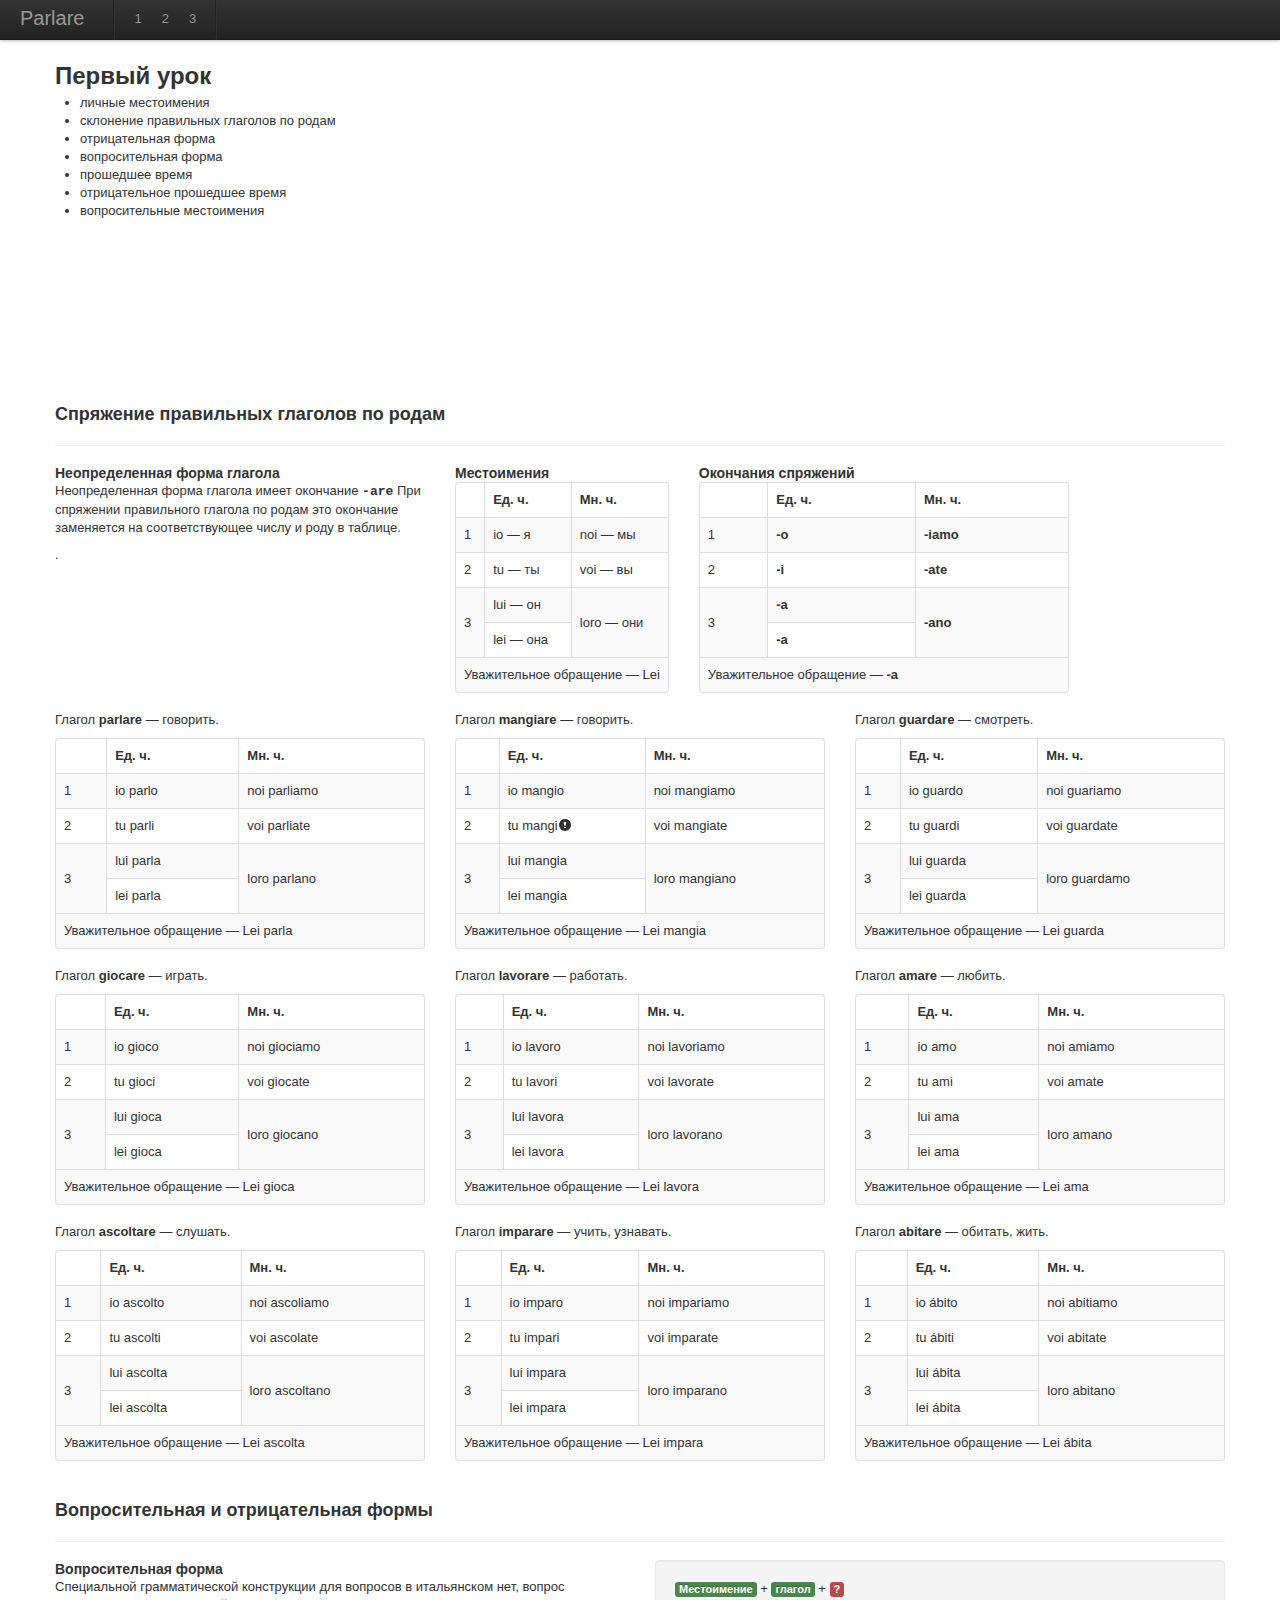
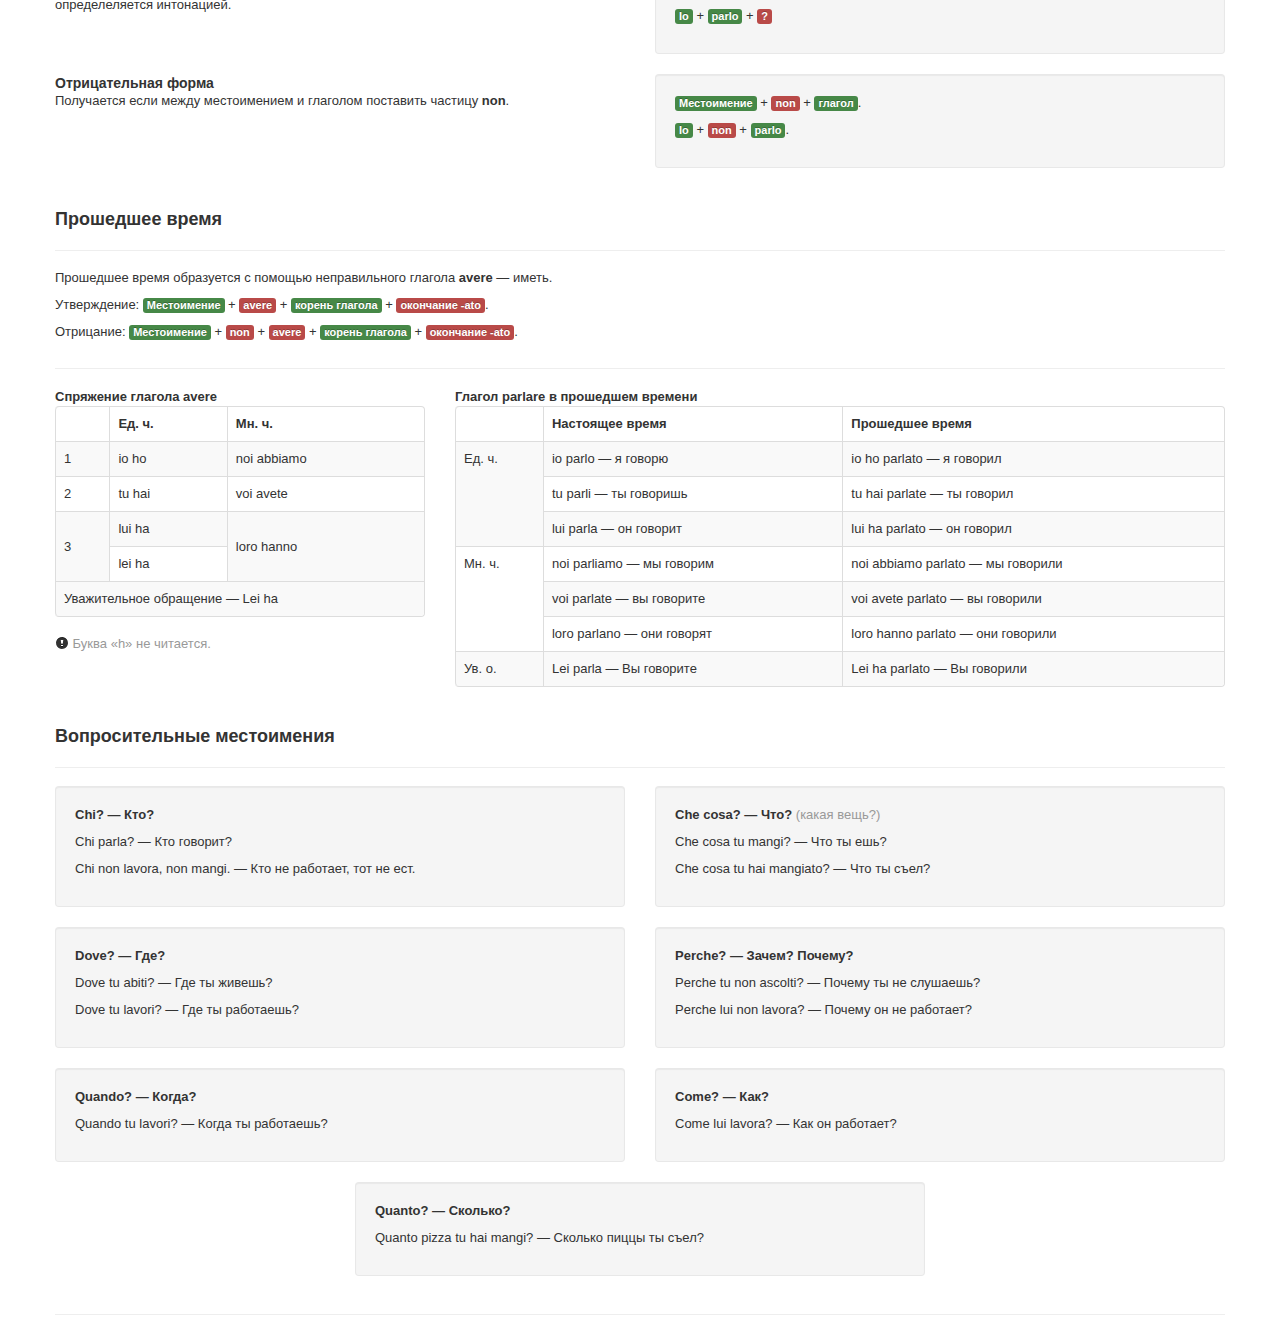
==== lezione/1.html @ 21b735db "Public test" ====
<!DOCTYPE html>
<html lang="en">
  <head>
    <meta charset="utf-8">
    <title></title>
    <meta name="description" content="">
    <meta name="author" content="">

    <!-- Le HTML5 shim, for IE6-8 support of HTML elements -->
    <!--[if lt IE 9]>
      <script src="http://html5shim.googlecode.com/svn/trunk/html5.js"></script>
    <![endif]-->

    <!-- Le styles -->
    <link href="../assets/css/bootstrap.css" rel="stylesheet">
    <link href="../assets/css/bootstrap-responsive.css" rel="stylesheet">
    <style type="text/css">

      .navbar-inner {
        border-radius: 0px;
      }

      h3 > small {
        margin-left: 10px;
      } 

    </style>

    <!-- Le fav and touch icons -->
    <link rel="shortcut icon" href="images/favicon.ico">
    <link rel="apple-touch-icon" href="images/apple-touch-icon.png">
    <link rel="apple-touch-icon" sizes="72x72" href="images/apple-touch-icon-72x72.png">
    <link rel="apple-touch-icon" sizes="114x114" href="images/apple-touch-icon-114x114.png">
  </head>

  <body>

    <div class="navbar">
      <div class="navbar-inner">
        <div class="container">
          <a class="btn btn-navbar" data-target=".nav-collapse" data-toggle="collapse">
            <span class="icon-bar"></span>
            <span class="icon-bar"></span>
            <span class="icon-bar"></span>
          </a>
          <a class="brand" href="../index.html">Parlare</a>
          <div class="container nav-collapse">
            <ul class="nav">
              
              <li class="divider-vertical"></li>
              <li><a href="1.html">1</a></li>
              <li><a href="2.html">2</a></li>
              <li><a href="3.html">3</a></li>
              <li class="divider-vertical"></li>


            </ul>
          </div><!--/.nav-collapse -->
        </div>
      </div>
    </div>


    <div class="container">

      <div class="row">
  
  <div class="span6">

    <h2>Первый урок</h2>

    <ul>
      <li>личные местоимения</li>
      <li>cклонение правильных глаголов по родам</li>
      <li>отрицательная форма</li>
      <li>вопросительная форма</li>
      <li>прошедшее время</li>
      <li>отрицательное прошедшее время</li>
      <li>вопросительные местоимения</li>
    </ul>

  </div>

  <div class="span6">
    <iframe width="100%" height="320" src="http://www.youtube.com/embed/rvmnq3zQIqQ?rel=0" frameborder="0" allowfullscreen>
    </iframe>
  </div>

</div>

<section id="lesson">

  <div class="page-header">
    <h3>Спряжение правильных глаголов по родам</h3>
  </div>

  <div class="row">

    <div class="span4">
      <h4>Неопределенная форма глагола</h4>

      <p>Неопределенная форма глагола имеет
      окончание <b><tt>-are</tt></b> При спряжении правильного глагола
      по родам это окончание заменяется на соответствующее числу и
      роду в таблице.</p>.

    </div>

    <div class="span 4">
      <h4>Местоимения</h4>
      <table class="table table-bordered table-striped">
  <thead>
    <tr>
      <th></th>
      <th>Ед. ч.</th>
      <th>Мн. ч.</th>
    </tr>
  </thead>
  <tbody>
    <tr>
      <td>1</td>
      <td>io — я</td>
      <td>noi — мы</td>
    </tr>
    <tr>
      <td>2</td>
      <td>tu — ты</td>
      <td>voi — вы</td>
    </tr>
    <tr>
      <td rowspan="2" style="vertical-align: middle;">3</td>
      <td>lui — он</td>
      <td rowspan="2" style="vertical-align: middle;">loro — они</td>
    </tr>
    <tr>

      <td>lei — она</td>

    </tr>
    <tr>
      <td colspan="3" style="text-align: centre;">
        Уважительное обращение — Lei
      </td>
    </tr>
  </tbody>
</table>


    </div>

    <div class="span4">
      <h4>Окончания спряжений</h4>

      <table class="table table-bordered table-striped">
  <thead>
    <tr>
      <th></th>
      <th>Ед. ч.</th>
      <th>Мн. ч.</th>
    </tr>
  </thead>
  <tbody>
    <tr>
      <td>1</td>
      <td><b>-o</b></td>
      <td><b>-iamo</b></td>
    </tr>
    <tr>
      <td>2</td>
      <td><b>-i</b></td>
      <td><b>-ate</b></td>
    </tr>
    <tr>
      <td rowspan="2" style="vertical-align: middle;">3</td>
      <td><b>-a</b></td>
      <td rowspan="2" style="vertical-align: middle;"><b>-ano</b></td>
    </tr>
    <tr>

      <td><b>-a</b></td>

    </tr>
    <tr>
      <td colspan="3" style="text-align: centre;">
        Уважительное обращение — <b>-a</b>
      </td>
    </tr>
  </tbody>
</table>



    </div>

  </div>

  <div class="row">

    <div class="span4">
      <p>Глагол <b>parlare</b> — говорить.</p>
      <table class="table table-bordered table-striped">
  <thead>
    <tr>
      <th></th>
      <th>Ед. ч.</th>
      <th>Мн. ч.</th>
    </tr>
  </thead>
  <tbody>
    <tr>
      <td>1</td>
      <td>io parlo</td>
      <td>noi parliamo</td>
    </tr>
    <tr>
      <td>2</td>
      <td>tu parli</td>
      <td>voi parliate</td>
    </tr>
    <tr>
      <td rowspan="2" style="vertical-align: middle;">3</td>
      <td>lui parla</td>
      <td rowspan="2" style="vertical-align: middle;">loro parlano</td>
    </tr>
    <tr>
      
      <td>lei parla</td>
    </tr>
    <tr>
      <td colspan="3" style="text-align: centre;">
        Уважительное обращение — Lei parla
      </td>
    </tr>
  </tbody>
</table>


    </div>
  
    <div class="span4">
      <p>Глагол <b>mangiare</b> — говорить.</p>
      <table class="table table-bordered table-striped">
  <thead>
    <tr>
      <th></th>
      <th>Ед. ч.</th>
      <th>Мн. ч.</th>
    </tr>
  </thead>
  <tbody>
    <tr>
      <td>1</td>
      <td>io mangio</td>
      <td>noi mangiamo</td>
    </tr>
    <tr>
      <td>2</td>
      <td>tu mangi<i class="icon-exclamation-sign"></i></td>
      <td>voi mangiate</td>
    </tr>
    <tr>
      <td rowspan="2" style="vertical-align: middle;">3</td>
      <td>lui mangia</td>
      <td rowspan="2" style="vertical-align: middle;">loro mangiano</td>
    </tr>
    <tr>
      
      <td>lei mangia</td>
    </tr>
    <tr>
      <td colspan="3" style="text-align: centre;">
        Уважительное обращение — Lei mangia
      </td>
    </tr>
  </tbody>
</table>


    </div>

    <div class="span4">
      <p>Глагол <b>guardare</b> — смотреть.</p>
      <table class="table table-bordered table-striped">
  <thead>
    <tr>
      <th></th>
      <th>Ед. ч.</th>
      <th>Мн. ч.</th>
    </tr>
  </thead>
  <tbody>
    <tr>
      <td>1</td>
      <td>io guardo</td>
      <td>noi guariamo</td>
    </tr>
    <tr>
      <td>2</td>
      <td>tu guardi</td>
      <td>voi guardate</td>
    </tr>
    <tr>
      <td rowspan="2" style="vertical-align: middle;">3</td>
      <td>lui guarda</td>
      <td rowspan="2" style="vertical-align: middle;">loro guardamo</td>
    </tr>
    <tr>
      
      <td>lei guarda</td>
    </tr>
    <tr>
      <td colspan="3" style="text-align: centre;">
        Уважительное обращение — Lei guarda
      </td>
    </tr>
  </tbody>
</table>


    </div>

  </div>

  <div class="row">

    <div class="span4">
      <p>Глагол <b>giocare</b> — играть.</p>
      <table class="table table-bordered table-striped">
  <thead>
    <tr>
      <th></th>
      <th>Ед. ч.</th>
      <th>Мн. ч.</th>
    </tr>
  </thead>
  <tbody>
    <tr>
      <td>1</td>
      <td>io gioco</td>
      <td>noi giociamo</td>
    </tr>
    <tr>
      <td>2</td>
      <td>tu gioci</td>
      <td>voi giocate</td>
    </tr>
    <tr>
      <td rowspan="2" style="vertical-align: middle;">3</td>
      <td>lui gioca</td>
      <td rowspan="2" style="vertical-align: middle;">loro giocano</td>
    </tr>
    <tr>
      
      <td>lei gioca</td>
    </tr>
    <tr>
      <td colspan="3" style="text-align: centre;">
        Уважительное обращение — Lei gioca
      </td>
    </tr>
  </tbody>
</table>


    </div>
      
    <div class="span4">
      <p>Глагол <b>lavorare</b> — работать.</p>
        <table class="table table-bordered table-striped">
  <thead>
    <tr>
      <th></th>
      <th>Ед. ч.</th>
      <th>Мн. ч.</th>
    </tr>
  </thead>
  <tbody>
    <tr>
      <td>1</td>
      <td>io lavoro</td>
      <td>noi lavoriamo</td>
    </tr>
    <tr>
      <td>2</td>
      <td>tu lavori</td>
      <td>voi lavorate</td>
    </tr>
    <tr>
      <td rowspan="2" style="vertical-align: middle;">3</td>
      <td>lui lavora</td>
      <td rowspan="2" style="vertical-align: middle;">loro lavorano</td>
    </tr>
    <tr>
      
      <td>lei lavora</td>
    </tr>
    <tr>
      <td colspan="3" style="text-align: centre;">
        Уважительное обращение — Lei lavora
      </td>
    </tr>
  </tbody>
</table>


    </div>

    <div class="span4">
        <p>Глагол <b>amare</b> — любить.</p>
        <table class="table table-bordered table-striped">
  <thead>
    <tr>
      <th></th>
      <th>Ед. ч.</th>
      <th>Мн. ч.</th>
    </tr>
  </thead>
  <tbody>
    <tr>
      <td>1</td>
      <td>io amo</td>
      <td>noi amiamo</td>
    </tr>
    <tr>
      <td>2</td>
      <td>tu ami</td>
      <td>voi amate</td>
    </tr>
    <tr>
      <td rowspan="2" style="vertical-align: middle;">3</td>
      <td>lui ama</td>
      <td rowspan="2" style="vertical-align: middle;">loro amano</td>
    </tr>
    <tr>
      
      <td>lei ama</td>
    </tr>
    <tr>
      <td colspan="3" style="text-align: centre;">
        Уважительное обращение — Lei ama
      </td>
    </tr>
  </tbody>
</table>


    </div>

  </div>
  
  <div class="row">

      <div class="span4">
        <p>Глагол <b>ascoltare</b> — слушать.</p>
        <table class="table table-bordered table-striped">
  <thead>
    <tr>
      <th></th>
      <th>Ед. ч.</th>
      <th>Мн. ч.</th>
    </tr>
  </thead>
  <tbody>
    <tr>
      <td>1</td>
      <td>io ascolto</td>
      <td>noi ascoliamo</td>
    </tr>
    <tr>
      <td>2</td>
      <td>tu ascolti</td>
      <td>voi ascolate</td>
    </tr>
    <tr>
      <td rowspan="2" style="vertical-align: middle;">3</td>
      <td>lui ascolta</td>
      <td rowspan="2" style="vertical-align: middle;">loro ascoltano</td>
    </tr>
    <tr>
      
      <td>lei ascolta</td>
    </tr>
    <tr>
      <td colspan="3" style="text-align: centre;">
        Уважительное обращение — Lei ascolta
      </td>
    </tr>
  </tbody>
</table>


      </div>

    <div class="span4">
      <p>Глагол <b>imparare</b> — учить, узнавать.</p>
      <table class="table table-bordered table-striped">
  <thead>
    <tr>
      <th></th>
      <th>Ед. ч.</th>
      <th>Мн. ч.</th>
    </tr>
  </thead>
  <tbody>
    <tr>
      <td>1</td>
      <td>io imparo</td>
      <td>noi impariamo</td>
    </tr>
    <tr>
      <td>2</td>
      <td>tu impari</td>
      <td>voi imparate</td>
    </tr>
    <tr>
      <td rowspan="2" style="vertical-align: middle;">3</td>
      <td>lui impara</td>
      <td rowspan="2" style="vertical-align: middle;">loro imparano</td>
    </tr>
    <tr>
      
      <td>lei impara</td>
    </tr>
    <tr>
      <td colspan="3" style="text-align: centre;">
        Уважительное обращение — Lei impara
      </td>
    </tr>
  </tbody>
</table>


    </div>

    <div class="span4">
      <p>Глагол <b>abitare</b> — обитать, жить.</p>
      <table class="table table-bordered table-striped">
  <thead>
    <tr>
      <th></th>
      <th>Ед. ч.</th>
      <th>Мн. ч.</th>
    </tr>
  </thead>
  <tbody>
    <tr>
      <td>1</td>
      <td>io ábito</td>
      <td>noi abitiamo</td>
    </tr>
    <tr>
      <td>2</td>
      <td>tu ábiti</td>
      <td>voi abitate</td>
    </tr>
    <tr>
      <td rowspan="2" style="vertical-align: middle;">3</td>
      <td>lui ábita</td>
      <td rowspan="2" style="vertical-align: middle;">loro abitano</td>
    </tr>
    <tr>
      
      <td>lei ábita</td>
    </tr>
    <tr>
      <td colspan="3" style="text-align: centre;">
        Уважительное обращение — Lei ábita
      </td>
    </tr>
  </tbody>
</table>


    </div>

  </div>

</section>

<section id="lesson">

  <div class="page-header">
    <h3>Вопросительная и отрицательная формы</h3>
  </div>

  <div class="row">

    <div class="span6">
      <h4>Вопросительная форма</h4>
      <p>Специальной грамматической конструкции для вопросов в
        итальянском нет, вопрос определеляется интонацией.</p>
    </div>

    <div class="span6">
      <div class="well">
        <p>
          <span class="label label-success">Местоимение</span> + 
          <span class="label label-success">глагол</span> +
          <span class="label label-important">?</span>
        </p>
        <p>
          <span class="label label-success">Io</span> + 
          <span class="label label-success">parlo</span> +
          <span class="label label-important">?</span>
        </p>
      </div>
    </div>

  </div>

  <div class="row">
    
    <div class="span6">
      <h4>Отрицательная форма</h4>
      <p>Получается если между местоимением и глаголом поставить частицу <b>non</b>.</p>
    </div>

    <div class="span6">
      <div class="well">
        <p>
          <span class="label label-success">Местоимение</span> + 
          <span class="label label-important">non</span> +
          <span class="label label-success">глагол</span>.
        </p>
        <p>
          <span class="label label-success">Io</span> + 
          <span class="label label-important">non</span> +
          <span class="label label-success">parlo</span>.
        </p>
      </div>
    </div>

  </div>

</section

<section id="lesson">

  <div class="page-header">
    <h3>Прошедшее время</h3>
  </div>

  <div class="row">
    
    <div class="span12">
      <p>Прошедшее время образуется с помощью неправильного глагола <b>avere</b> — иметь. </p>

      <p> Утверждение:
        <span class="label label-success">Местоимение</span> + 
        <span class="label label-important">avere</span> +
        <span class="label label-success">корень глагола</span> +
        <span class="label label-important">окончание -ato</span>.
      </p>

      <p> Отрицание:
        <span class="label label-success">Местоимение</span> + 
        <span class="label label-important">non</span> +
        <span class="label label-important">avere</span> +
        <span class="label label-success">корень глагола</span> +
        <span class="label label-important">окончание -ato</span>.
      </p>

    </div>

  </div>

  <hr />

  <div class="row">
    
    <div class="span4">
      <b>Спряжение глагола avere</b>
      <table class="table table-bordered table-striped">
  <thead>
    <tr>
      <th></th>
      <th>Ед. ч.</th>
      <th>Мн. ч.</th>
    </tr>
  </thead>
  <tbody>
    <tr>
      <td>1</td>
      <td>io ho</td>
      <td>noi abbiamo</td>
    </tr>
    <tr>
      <td>2</td>
      <td>tu hai</td>
      <td>voi avete</td>
    </tr>
    <tr>
      <td rowspan="2" style="vertical-align: middle;">3</td>
      <td>lui ha</td>
      <td rowspan="2" style="vertical-align: middle;">loro hanno</td>
    </tr>
    <tr>
      
      <td>lei ha</td>
    </tr>
    <tr>
      <td colspan="3" style="text-align: centre;">
        Уважительное обращение — Lei ha
      </td>
    </tr>
  </tbody>
</table>



      <p class="muted"><i class="icon-exclamation-sign"></i> Буква «h» не читается.</p>

    </div>

    <div class="span8">
      <b>Глагол parlare в прошедшем времени</b>
      <table class="table table-bordered table-striped">
        <thead>
          <th></th>
          <th>Настоящее время</th>
          <th>Прошедшее время</th>
        </thead>
        <tbody>
          <tr>
            <td rowspan="3" class="vertical-text">Ед. ч.</td>
            <td>io parlo — я говорю</td>
            <td>io ho parlato — я говорил</td>
          </tr>
          <tr>
            <td>tu parli — ты говоришь</td>
            <td>tu hai parlate — ты говорил</td>
          </tr>
          <tr>
            <td>lui parla — он говорит</td>
            <td>lui ha parlato — он говорил</td>
          </tr>
          <tr>
            <td rowspan="3">Мн. ч.</td>
            <td>noi parliamo — мы говорим</td>
            <td>noi abbiamo parlato — мы говорили</td>
          </tr>
          <tr>
            <td>voi parlate — вы говорите</td>
            <td>voi avete parlato — вы говорили</td>
          </tr>
          <tr>
            <td>loro parlano — они говорят</td>
            <td>loro hanno parlato — они говорили</td>
          </tr>
          <tr>
            <td>Ув. о.</td>
            <td>Lei parla — Вы говорите</td>
            <td>Lei ha parlato — Вы говорили </td>
          </tr>
        </tbody>
      </table>

    </div>

  </div>

</section>

<section id="lesson">

  <div class="page-header">
    <h3>Вопросительные местоимения</h3>
  </div>

  <div class="row">
    
    <div class="span6">
      <div class="well">
        <p><b>Chi? — Кто?</b></p>
        <p>Chi parla? — Кто говорит?</p>
        <p>Chi non lavora, non mangi. — Кто не работает, тот не ест.</p>
      </div>
    </div>

    <div class="span6">
      <div class="well">
        <p><b>Che cosa? — Что?</b> <span class="muted">(какая вещь?)</span></p>
        <p>Che cosa tu mangi? — Что ты ешь?</p>
        <p>Che cosa tu hai mangiato? — Что ты съел?</p>
      </div>
    </div>

  </div>

  <div class="row">
    
    <div class="span6">
      <div class="well">
        <p><b>Dove? — Где?</b></p>
        <p>Dove tu abiti? — Где ты живешь?</p>
        <p>Dove tu lavori? — Где ты работаешь?</p>
      </div>
    </div>


    <div class="span6">
      <div class="well">
        <p><b>Perche? — Зачем? Почему?</b></p>
        <p>Perche tu non ascolti? — Почему ты не слушаешь?</p>
        <p>Perche lui non lavora? — Почему он не работает?</p>
      </div>
    </div>


  </div>

  <div class="row">

    <div class="span6">
      <div class="well">
        <p><b>Quando? — Когда?</b></p>
        <p>Quando tu lavori? — Когда ты работаешь?</p>
      </div>
    </div>
    
    <div class="span6">
      <div class="well">
        <p><b>Come? — Как?</b></p>
        <p>Come lui lavora? — Как он работает?</p>
        <p></p>
      </div>
    </div>

  </div>

  <div class="row">
    
    <div class="span6 offset3">
      <div class="well">
        <p><b>Quanto? — Сколько?</b></p>
        <p>Quanto pizza tu hai mangi? — Сколько пиццы ты съел?</p>
        <p></p>
      </div>
    </div>

  </div>


</section>


      <footer>
        <hr />

    <!--    <p class="muted">Спасибо создателям nanoc, bootstrap и github.pages за отличные инструменты.</p> -->

      </footer>

    </div> <!-- /container -->

  </body>
</html>
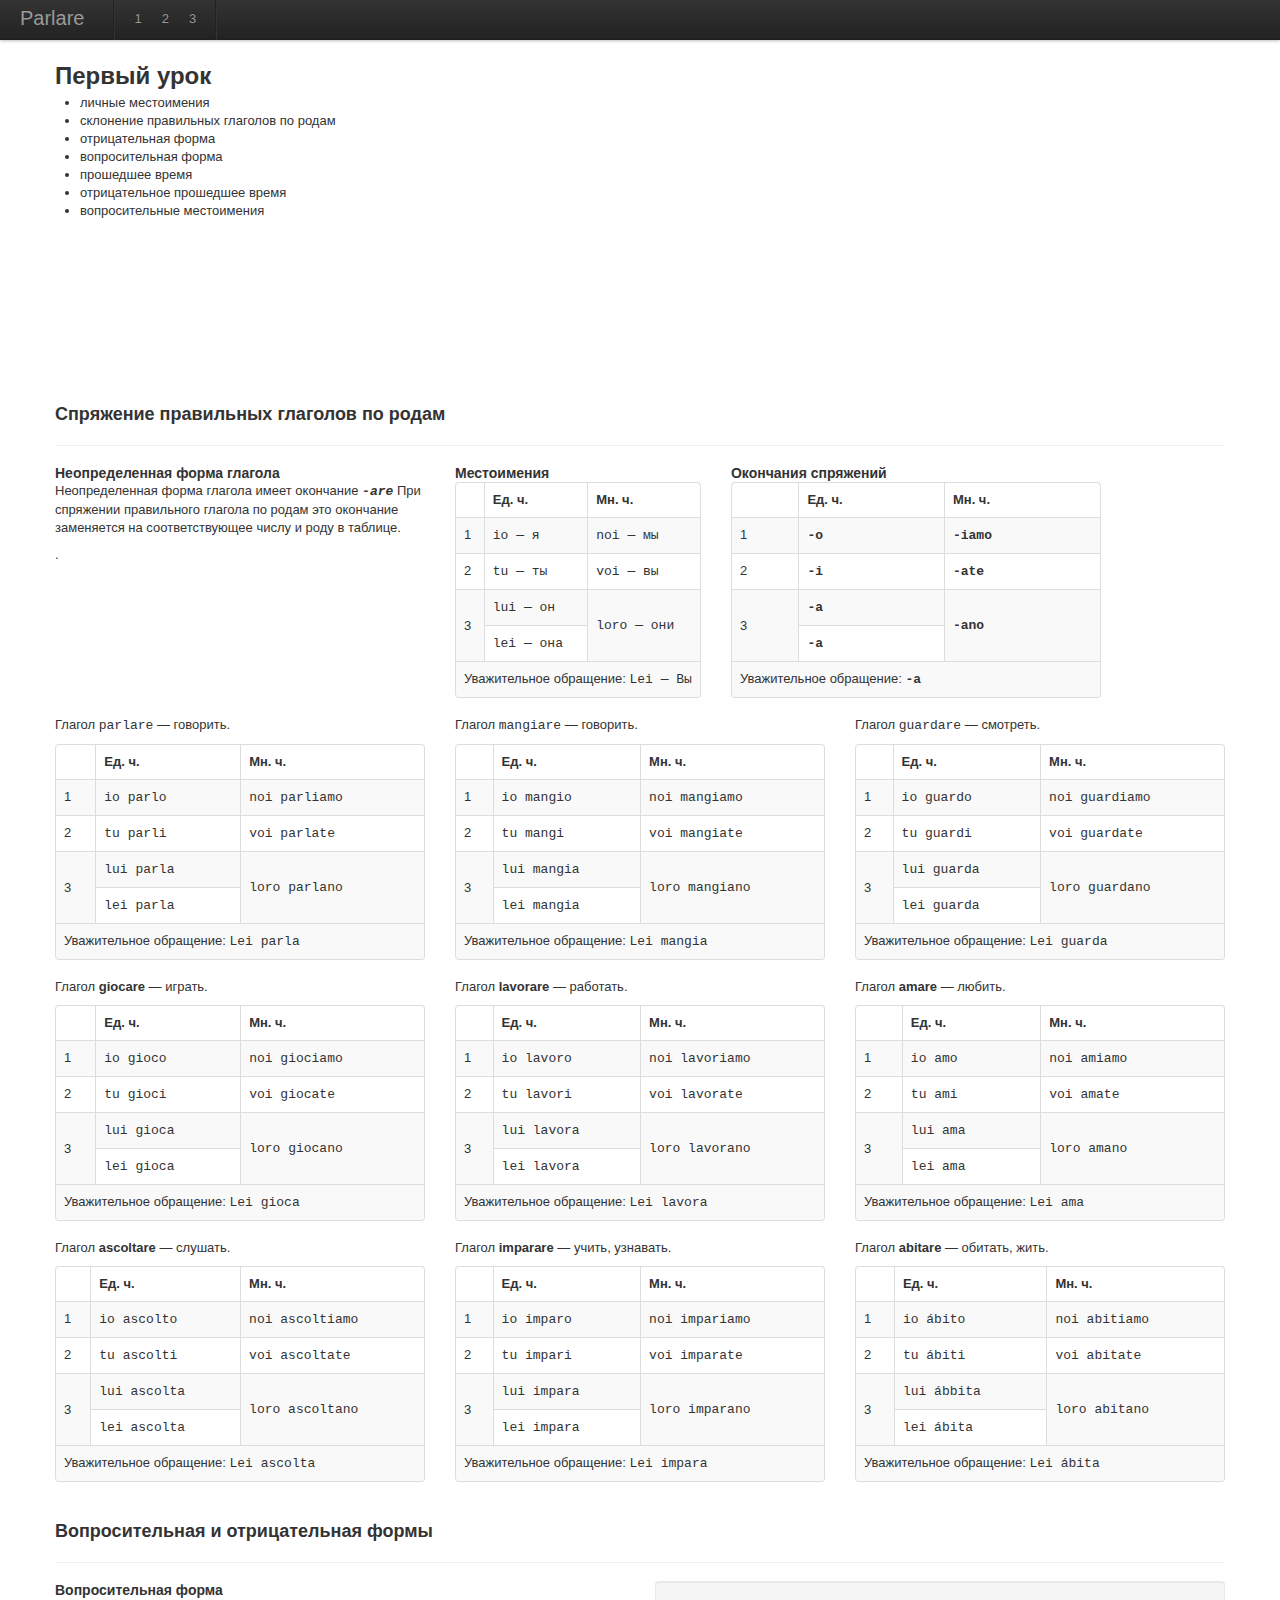
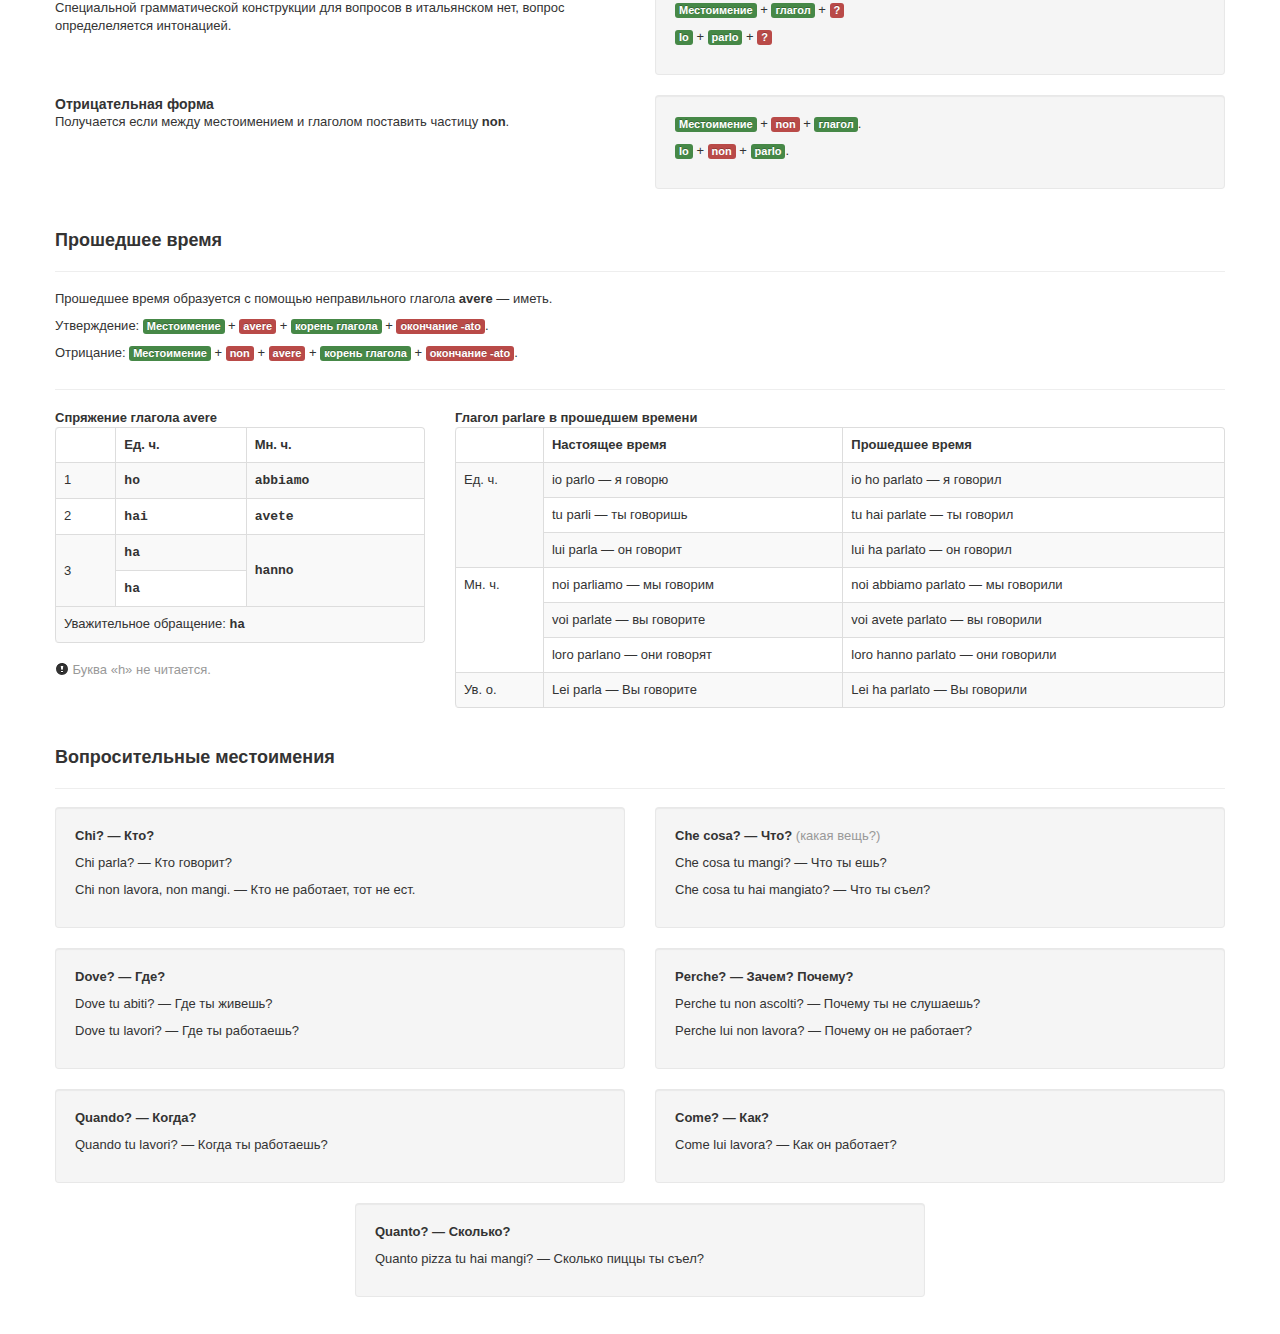
==== commit 4db13d61: "Test update" ====
--- a/lezione/1.html
+++ b/lezione/1.html
@@ -23,6 +23,16 @@
       h3 > small {
         margin-left: 10px;
       } 
+      
+      .italian {
+        font-family: monospace; 
+        font-style: normal;
+      }
+
+      .ending {
+        font-family: monospace; 
+        font-weight: bold;
+      }
 
     </style>
 
@@ -81,11 +91,15 @@
 
   </div>
 
+
+
   <div class="span6">
     <iframe width="100%" height="320" src="http://www.youtube.com/embed/rvmnq3zQIqQ?rel=0" frameborder="0" allowfullscreen>
     </iframe>
   </div>
 
+
+
 </div>
 
 <section id="lesson">
@@ -100,46 +114,49 @@
       <h4>Неопределенная форма глагола</h4>
 
       <p>Неопределенная форма глагола имеет
-      окончание <b><tt>-are</tt></b> При спряжении правильного глагола
-      по родам это окончание заменяется на соответствующее числу и
-      роду в таблице.</p>.
+      окончание <i class="ending">-are</i> При спряжении правильного
+      глагола по родам это окончание заменяется на соответствующее
+      числу и роду в таблице.</p>.
 
     </div>
 
     <div class="span 4">
       <h4>Местоимения</h4>
-      <table class="table table-bordered table-striped">
-  <thead>
-    <tr>
-      <th></th>
-      <th>Ед. ч.</th>
-      <th>Мн. ч.</th>
-    </tr>
-  </thead>
-  <tbody>
-    <tr>
-      <td>1</td>
-      <td>io — я</td>
-      <td>noi — мы</td>
-    </tr>
-    <tr>
-      <td>2</td>
-      <td>tu — ты</td>
-      <td>voi — вы</td>
-    </tr>
-    <tr>
-      <td rowspan="2" style="vertical-align: middle;">3</td>
-      <td>lui — он</td>
-      <td rowspan="2" style="vertical-align: middle;">loro — они</td>
-    </tr>
-    <tr>
-
-      <td>lei — она</td>
-
-    </tr>
-    <tr>
-      <td colspan="3" style="text-align: centre;">
-        Уважительное обращение — Lei
+      
+
+<table class="table table-bordered table-striped">
+  <thead>
+    <tr>
+      <th></th>
+      <th>Ед. ч.</th>
+      <th>Мн. ч.</th>
+    </tr>
+  </thead>
+  <tbody>
+    <tr>
+      <td>1</td>
+      <td><i class='italian'>io  — я</i class='italian'></td>
+
+      <td><i class='italian'>noi  — мы</i class='italian'></td>
+    </tr>
+    <tr>
+      <td>2</td>
+      <td><i class='italian'>tu  — ты</i class='italian'></td>
+      <td><i class='italian'>voi  — вы</i class='italian'></td>
+    </tr>
+    <tr>
+      <td rowspan="2" style="vertical-align: middle;">3</td>
+      <td><i class='italian'>lui  — он</i class='italian'></td>
+      <td rowspan="2" style="vertical-align: middle;">
+        <i class='italian'>loro  — они</i class='italian'>
+      </td>
+    </tr>
+    <tr>
+      <td><i class='italian'>lei  — она</i class='italian'></td>
+    </tr>
+    <tr>
+      <td colspan="3" style="text-align: centre;">
+        Уважительное обращение: <i class='italian'>Lei  — Вы</i class='italian'>
       </td>
     </tr>
   </tbody>
@@ -151,84 +168,91 @@
     <div class="span4">
       <h4>Окончания спряжений</h4>
 
-      <table class="table table-bordered table-striped">
-  <thead>
-    <tr>
-      <th></th>
-      <th>Ед. ч.</th>
-      <th>Мн. ч.</th>
-    </tr>
-  </thead>
-  <tbody>
-    <tr>
-      <td>1</td>
-      <td><b>-o</b></td>
-      <td><b>-iamo</b></td>
-    </tr>
-    <tr>
-      <td>2</td>
-      <td><b>-i</b></td>
-      <td><b>-ate</b></td>
-    </tr>
-    <tr>
-      <td rowspan="2" style="vertical-align: middle;">3</td>
-      <td><b>-a</b></td>
-      <td rowspan="2" style="vertical-align: middle;"><b>-ano</b></td>
-    </tr>
-    <tr>
-
-      <td><b>-a</b></td>
-
-    </tr>
-    <tr>
-      <td colspan="3" style="text-align: centre;">
-        Уважительное обращение — <b>-a</b>
-      </td>
-    </tr>
-  </tbody>
-</table>
-
-
-
-    </div>
-
-  </div>
-
-  <div class="row">
-
-    <div class="span4">
-      <p>Глагол <b>parlare</b> — говорить.</p>
-      <table class="table table-bordered table-striped">
-  <thead>
-    <tr>
-      <th></th>
-      <th>Ед. ч.</th>
-      <th>Мн. ч.</th>
-    </tr>
-  </thead>
-  <tbody>
-    <tr>
-      <td>1</td>
-      <td>io parlo</td>
-      <td>noi parliamo</td>
-    </tr>
-    <tr>
-      <td>2</td>
-      <td>tu parli</td>
-      <td>voi parliate</td>
-    </tr>
-    <tr>
-      <td rowspan="2" style="vertical-align: middle;">3</td>
-      <td>lui parla</td>
-      <td rowspan="2" style="vertical-align: middle;">loro parlano</td>
-    </tr>
-    <tr>
-      
-      <td>lei parla</td>
-    </tr>
-    <tr>
-      <td colspan="3" style="text-align: centre;">
-        Уважительное обращение — Lei parla
+      
+
+<table class="table table-bordered table-striped">
+  <thead>
+    <tr>
+      <th></th>
+      <th>Ед. ч.</th>
+      <th>Мн. ч.</th>
+    </tr>
+  </thead>
+  <tbody>
+    <tr>
+      <td>1</td>
+      <td><i class='italian'><b>-o</b></i class='italian'></td>
+
+      <td><i class='italian'><b>-iamo</b></i class='italian'></td>
+    </tr>
+    <tr>
+      <td>2</td>
+      <td><i class='italian'><b>-i</b></i class='italian'></td>
+      <td><i class='italian'><b>-ate</b></i class='italian'></td>
+    </tr>
+    <tr>
+      <td rowspan="2" style="vertical-align: middle;">3</td>
+      <td><i class='italian'><b>-a</b></i class='italian'></td>
+      <td rowspan="2" style="vertical-align: middle;">
+        <i class='italian'><b>-ano</b></i class='italian'>
+      </td>
+    </tr>
+    <tr>
+      <td><i class='italian'><b>-a</b></i class='italian'></td>
+    </tr>
+    <tr>
+      <td colspan="3" style="text-align: centre;">
+        Уважительное обращение: <i class='italian'><b>-a</b></i class='italian'>
+      </td>
+    </tr>
+  </tbody>
+</table>
+
+
+
+    </div>
+
+  </div>
+
+  <div class="row">
+
+    <div class="span4">
+      <p>Глагол <i class="italian">parlare</i> — говорить.</p>
+      
+
+<table class="table table-bordered table-striped">
+  <thead>
+    <tr>
+      <th></th>
+      <th>Ед. ч.</th>
+      <th>Мн. ч.</th>
+    </tr>
+  </thead>
+  <tbody>
+    <tr>
+      <td>1</td>
+      <td><i class='italian'>io parlo</i class='italian'></td>
+
+      <td><i class='italian'>noi parliamo</i class='italian'></td>
+    </tr>
+    <tr>
+      <td>2</td>
+      <td><i class='italian'>tu parli</i class='italian'></td>
+      <td><i class='italian'>voi parlate</i class='italian'></td>
+    </tr>
+    <tr>
+      <td rowspan="2" style="vertical-align: middle;">3</td>
+      <td><i class='italian'>lui parla</i class='italian'></td>
+      <td rowspan="2" style="vertical-align: middle;">
+        <i class='italian'>loro parlano</i class='italian'>
+      </td>
+    </tr>
+    <tr>
+      <td><i class='italian'>lei parla</i class='italian'></td>
+    </tr>
+    <tr>
+      <td colspan="3" style="text-align: centre;">
+        Уважительное обращение: <i class='italian'>Lei parla</i class='italian'>
       </td>
     </tr>
   </tbody>
@@ -238,79 +262,87 @@
     </div>
   
     <div class="span4">
-      <p>Глагол <b>mangiare</b> — говорить.</p>
-      <table class="table table-bordered table-striped">
-  <thead>
-    <tr>
-      <th></th>
-      <th>Ед. ч.</th>
-      <th>Мн. ч.</th>
-    </tr>
-  </thead>
-  <tbody>
-    <tr>
-      <td>1</td>
-      <td>io mangio</td>
-      <td>noi mangiamo</td>
-    </tr>
-    <tr>
-      <td>2</td>
-      <td>tu mangi<i class="icon-exclamation-sign"></i></td>
-      <td>voi mangiate</td>
-    </tr>
-    <tr>
-      <td rowspan="2" style="vertical-align: middle;">3</td>
-      <td>lui mangia</td>
-      <td rowspan="2" style="vertical-align: middle;">loro mangiano</td>
-    </tr>
-    <tr>
-      
-      <td>lei mangia</td>
-    </tr>
-    <tr>
-      <td colspan="3" style="text-align: centre;">
-        Уважительное обращение — Lei mangia
-      </td>
-    </tr>
-  </tbody>
-</table>
-
-
-    </div>
-
-    <div class="span4">
-      <p>Глагол <b>guardare</b> — смотреть.</p>
-      <table class="table table-bordered table-striped">
-  <thead>
-    <tr>
-      <th></th>
-      <th>Ед. ч.</th>
-      <th>Мн. ч.</th>
-    </tr>
-  </thead>
-  <tbody>
-    <tr>
-      <td>1</td>
-      <td>io guardo</td>
-      <td>noi guariamo</td>
-    </tr>
-    <tr>
-      <td>2</td>
-      <td>tu guardi</td>
-      <td>voi guardate</td>
-    </tr>
-    <tr>
-      <td rowspan="2" style="vertical-align: middle;">3</td>
-      <td>lui guarda</td>
-      <td rowspan="2" style="vertical-align: middle;">loro guardamo</td>
-    </tr>
-    <tr>
-      
-      <td>lei guarda</td>
-    </tr>
-    <tr>
-      <td colspan="3" style="text-align: centre;">
-        Уважительное обращение — Lei guarda
+      <p>Глагол <i class="italian">mangiare</i> — говорить.</p>
+      
+
+<table class="table table-bordered table-striped">
+  <thead>
+    <tr>
+      <th></th>
+      <th>Ед. ч.</th>
+      <th>Мн. ч.</th>
+    </tr>
+  </thead>
+  <tbody>
+    <tr>
+      <td>1</td>
+      <td><i class='italian'>io mangio</i class='italian'></td>
+
+      <td><i class='italian'>noi mangiamo</i class='italian'></td>
+    </tr>
+    <tr>
+      <td>2</td>
+      <td><i class='italian'>tu mangi</i class='italian'></td>
+      <td><i class='italian'>voi mangiate</i class='italian'></td>
+    </tr>
+    <tr>
+      <td rowspan="2" style="vertical-align: middle;">3</td>
+      <td><i class='italian'>lui mangia</i class='italian'></td>
+      <td rowspan="2" style="vertical-align: middle;">
+        <i class='italian'>loro mangiano</i class='italian'>
+      </td>
+    </tr>
+    <tr>
+      <td><i class='italian'>lei mangia</i class='italian'></td>
+    </tr>
+    <tr>
+      <td colspan="3" style="text-align: centre;">
+        Уважительное обращение: <i class='italian'>Lei mangia</i class='italian'>
+      </td>
+    </tr>
+  </tbody>
+</table>
+
+
+    </div>
+
+    <div class="span4">
+      <p>Глагол <i class="italian">guardare</i> — смотреть.</p>
+      
+
+<table class="table table-bordered table-striped">
+  <thead>
+    <tr>
+      <th></th>
+      <th>Ед. ч.</th>
+      <th>Мн. ч.</th>
+    </tr>
+  </thead>
+  <tbody>
+    <tr>
+      <td>1</td>
+      <td><i class='italian'>io guardo</i class='italian'></td>
+
+      <td><i class='italian'>noi guardiamo</i class='italian'></td>
+    </tr>
+    <tr>
+      <td>2</td>
+      <td><i class='italian'>tu guardi</i class='italian'></td>
+      <td><i class='italian'>voi guardate</i class='italian'></td>
+    </tr>
+    <tr>
+      <td rowspan="2" style="vertical-align: middle;">3</td>
+      <td><i class='italian'>lui guarda</i class='italian'></td>
+      <td rowspan="2" style="vertical-align: middle;">
+        <i class='italian'>loro guardano</i class='italian'>
+      </td>
+    </tr>
+    <tr>
+      <td><i class='italian'>lei guarda</i class='italian'></td>
+    </tr>
+    <tr>
+      <td colspan="3" style="text-align: centre;">
+        Уважительное обращение: <i class='italian'>Lei guarda</i class='italian'>
       </td>
     </tr>
   </tbody>
@@ -325,37 +357,41 @@
 
     <div class="span4">
       <p>Глагол <b>giocare</b> — играть.</p>
-      <table class="table table-bordered table-striped">
-  <thead>
-    <tr>
-      <th></th>
-      <th>Ед. ч.</th>
-      <th>Мн. ч.</th>
-    </tr>
-  </thead>
-  <tbody>
-    <tr>
-      <td>1</td>
-      <td>io gioco</td>
-      <td>noi giociamo</td>
-    </tr>
-    <tr>
-      <td>2</td>
-      <td>tu gioci</td>
-      <td>voi giocate</td>
-    </tr>
-    <tr>
-      <td rowspan="2" style="vertical-align: middle;">3</td>
-      <td>lui gioca</td>
-      <td rowspan="2" style="vertical-align: middle;">loro giocano</td>
-    </tr>
-    <tr>
-      
-      <td>lei gioca</td>
-    </tr>
-    <tr>
-      <td colspan="3" style="text-align: centre;">
-        Уважительное обращение — Lei gioca
+      
+
+<table class="table table-bordered table-striped">
+  <thead>
+    <tr>
+      <th></th>
+      <th>Ед. ч.</th>
+      <th>Мн. ч.</th>
+    </tr>
+  </thead>
+  <tbody>
+    <tr>
+      <td>1</td>
+      <td><i class='italian'>io gioco</i class='italian'></td>
+
+      <td><i class='italian'>noi giociamo</i class='italian'></td>
+    </tr>
+    <tr>
+      <td>2</td>
+      <td><i class='italian'>tu gioci</i class='italian'></td>
+      <td><i class='italian'>voi giocate</i class='italian'></td>
+    </tr>
+    <tr>
+      <td rowspan="2" style="vertical-align: middle;">3</td>
+      <td><i class='italian'>lui gioca</i class='italian'></td>
+      <td rowspan="2" style="vertical-align: middle;">
+        <i class='italian'>loro giocano</i class='italian'>
+      </td>
+    </tr>
+    <tr>
+      <td><i class='italian'>lei gioca</i class='italian'></td>
+    </tr>
+    <tr>
+      <td colspan="3" style="text-align: centre;">
+        Уважительное обращение: <i class='italian'>Lei gioca</i class='italian'>
       </td>
     </tr>
   </tbody>
@@ -366,37 +402,41 @@
       
     <div class="span4">
       <p>Глагол <b>lavorare</b> — работать.</p>
-        <table class="table table-bordered table-striped">
-  <thead>
-    <tr>
-      <th></th>
-      <th>Ед. ч.</th>
-      <th>Мн. ч.</th>
-    </tr>
-  </thead>
-  <tbody>
-    <tr>
-      <td>1</td>
-      <td>io lavoro</td>
-      <td>noi lavoriamo</td>
-    </tr>
-    <tr>
-      <td>2</td>
-      <td>tu lavori</td>
-      <td>voi lavorate</td>
-    </tr>
-    <tr>
-      <td rowspan="2" style="vertical-align: middle;">3</td>
-      <td>lui lavora</td>
-      <td rowspan="2" style="vertical-align: middle;">loro lavorano</td>
-    </tr>
-    <tr>
-      
-      <td>lei lavora</td>
-    </tr>
-    <tr>
-      <td colspan="3" style="text-align: centre;">
-        Уважительное обращение — Lei lavora
+      
+
+<table class="table table-bordered table-striped">
+  <thead>
+    <tr>
+      <th></th>
+      <th>Ед. ч.</th>
+      <th>Мн. ч.</th>
+    </tr>
+  </thead>
+  <tbody>
+    <tr>
+      <td>1</td>
+      <td><i class='italian'>io lavoro</i class='italian'></td>
+
+      <td><i class='italian'>noi lavoriamo</i class='italian'></td>
+    </tr>
+    <tr>
+      <td>2</td>
+      <td><i class='italian'>tu lavori</i class='italian'></td>
+      <td><i class='italian'>voi lavorate</i class='italian'></td>
+    </tr>
+    <tr>
+      <td rowspan="2" style="vertical-align: middle;">3</td>
+      <td><i class='italian'>lui lavora</i class='italian'></td>
+      <td rowspan="2" style="vertical-align: middle;">
+        <i class='italian'>loro lavorano</i class='italian'>
+      </td>
+    </tr>
+    <tr>
+      <td><i class='italian'>lei lavora</i class='italian'></td>
+    </tr>
+    <tr>
+      <td colspan="3" style="text-align: centre;">
+        Уважительное обращение: <i class='italian'>Lei lavora</i class='italian'>
       </td>
     </tr>
   </tbody>
@@ -407,37 +447,41 @@
 
     <div class="span4">
         <p>Глагол <b>amare</b> — любить.</p>
-        <table class="table table-bordered table-striped">
-  <thead>
-    <tr>
-      <th></th>
-      <th>Ед. ч.</th>
-      <th>Мн. ч.</th>
-    </tr>
-  </thead>
-  <tbody>
-    <tr>
-      <td>1</td>
-      <td>io amo</td>
-      <td>noi amiamo</td>
-    </tr>
-    <tr>
-      <td>2</td>
-      <td>tu ami</td>
-      <td>voi amate</td>
-    </tr>
-    <tr>
-      <td rowspan="2" style="vertical-align: middle;">3</td>
-      <td>lui ama</td>
-      <td rowspan="2" style="vertical-align: middle;">loro amano</td>
-    </tr>
-    <tr>
-      
-      <td>lei ama</td>
-    </tr>
-    <tr>
-      <td colspan="3" style="text-align: centre;">
-        Уважительное обращение — Lei ama
+        
+
+<table class="table table-bordered table-striped">
+  <thead>
+    <tr>
+      <th></th>
+      <th>Ед. ч.</th>
+      <th>Мн. ч.</th>
+    </tr>
+  </thead>
+  <tbody>
+    <tr>
+      <td>1</td>
+      <td><i class='italian'>io amo</i class='italian'></td>
+
+      <td><i class='italian'>noi amiamo</i class='italian'></td>
+    </tr>
+    <tr>
+      <td>2</td>
+      <td><i class='italian'>tu ami</i class='italian'></td>
+      <td><i class='italian'>voi amate</i class='italian'></td>
+    </tr>
+    <tr>
+      <td rowspan="2" style="vertical-align: middle;">3</td>
+      <td><i class='italian'>lui ama</i class='italian'></td>
+      <td rowspan="2" style="vertical-align: middle;">
+        <i class='italian'>loro amano</i class='italian'>
+      </td>
+    </tr>
+    <tr>
+      <td><i class='italian'>lei ama</i class='italian'></td>
+    </tr>
+    <tr>
+      <td colspan="3" style="text-align: centre;">
+        Уважительное обращение: <i class='italian'>Lei ama</i class='italian'>
       </td>
     </tr>
   </tbody>
@@ -452,37 +496,41 @@
 
       <div class="span4">
         <p>Глагол <b>ascoltare</b> — слушать.</p>
-        <table class="table table-bordered table-striped">
-  <thead>
-    <tr>
-      <th></th>
-      <th>Ед. ч.</th>
-      <th>Мн. ч.</th>
-    </tr>
-  </thead>
-  <tbody>
-    <tr>
-      <td>1</td>
-      <td>io ascolto</td>
-      <td>noi ascoliamo</td>
-    </tr>
-    <tr>
-      <td>2</td>
-      <td>tu ascolti</td>
-      <td>voi ascolate</td>
-    </tr>
-    <tr>
-      <td rowspan="2" style="vertical-align: middle;">3</td>
-      <td>lui ascolta</td>
-      <td rowspan="2" style="vertical-align: middle;">loro ascoltano</td>
-    </tr>
-    <tr>
-      
-      <td>lei ascolta</td>
-    </tr>
-    <tr>
-      <td colspan="3" style="text-align: centre;">
-        Уважительное обращение — Lei ascolta
+        
+
+<table class="table table-bordered table-striped">
+  <thead>
+    <tr>
+      <th></th>
+      <th>Ед. ч.</th>
+      <th>Мн. ч.</th>
+    </tr>
+  </thead>
+  <tbody>
+    <tr>
+      <td>1</td>
+      <td><i class='italian'>io ascolto</i class='italian'></td>
+
+      <td><i class='italian'>noi ascoltiamo</i class='italian'></td>
+    </tr>
+    <tr>
+      <td>2</td>
+      <td><i class='italian'>tu ascolti</i class='italian'></td>
+      <td><i class='italian'>voi ascoltate</i class='italian'></td>
+    </tr>
+    <tr>
+      <td rowspan="2" style="vertical-align: middle;">3</td>
+      <td><i class='italian'>lui ascolta</i class='italian'></td>
+      <td rowspan="2" style="vertical-align: middle;">
+        <i class='italian'>loro ascoltano</i class='italian'>
+      </td>
+    </tr>
+    <tr>
+      <td><i class='italian'>lei ascolta</i class='italian'></td>
+    </tr>
+    <tr>
+      <td colspan="3" style="text-align: centre;">
+        Уважительное обращение: <i class='italian'>Lei ascolta</i class='italian'>
       </td>
     </tr>
   </tbody>
@@ -493,37 +541,41 @@
 
     <div class="span4">
       <p>Глагол <b>imparare</b> — учить, узнавать.</p>
-      <table class="table table-bordered table-striped">
-  <thead>
-    <tr>
-      <th></th>
-      <th>Ед. ч.</th>
-      <th>Мн. ч.</th>
-    </tr>
-  </thead>
-  <tbody>
-    <tr>
-      <td>1</td>
-      <td>io imparo</td>
-      <td>noi impariamo</td>
-    </tr>
-    <tr>
-      <td>2</td>
-      <td>tu impari</td>
-      <td>voi imparate</td>
-    </tr>
-    <tr>
-      <td rowspan="2" style="vertical-align: middle;">3</td>
-      <td>lui impara</td>
-      <td rowspan="2" style="vertical-align: middle;">loro imparano</td>
-    </tr>
-    <tr>
-      
-      <td>lei impara</td>
-    </tr>
-    <tr>
-      <td colspan="3" style="text-align: centre;">
-        Уважительное обращение — Lei impara
+      
+
+<table class="table table-bordered table-striped">
+  <thead>
+    <tr>
+      <th></th>
+      <th>Ед. ч.</th>
+      <th>Мн. ч.</th>
+    </tr>
+  </thead>
+  <tbody>
+    <tr>
+      <td>1</td>
+      <td><i class='italian'>io imparo</i class='italian'></td>
+
+      <td><i class='italian'>noi impariamo</i class='italian'></td>
+    </tr>
+    <tr>
+      <td>2</td>
+      <td><i class='italian'>tu impari</i class='italian'></td>
+      <td><i class='italian'>voi imparate</i class='italian'></td>
+    </tr>
+    <tr>
+      <td rowspan="2" style="vertical-align: middle;">3</td>
+      <td><i class='italian'>lui impara</i class='italian'></td>
+      <td rowspan="2" style="vertical-align: middle;">
+        <i class='italian'>loro imparano</i class='italian'>
+      </td>
+    </tr>
+    <tr>
+      <td><i class='italian'>lei impara</i class='italian'></td>
+    </tr>
+    <tr>
+      <td colspan="3" style="text-align: centre;">
+        Уважительное обращение: <i class='italian'>Lei impara</i class='italian'>
       </td>
     </tr>
   </tbody>
@@ -534,37 +586,41 @@
 
     <div class="span4">
       <p>Глагол <b>abitare</b> — обитать, жить.</p>
-      <table class="table table-bordered table-striped">
-  <thead>
-    <tr>
-      <th></th>
-      <th>Ед. ч.</th>
-      <th>Мн. ч.</th>
-    </tr>
-  </thead>
-  <tbody>
-    <tr>
-      <td>1</td>
-      <td>io ábito</td>
-      <td>noi abitiamo</td>
-    </tr>
-    <tr>
-      <td>2</td>
-      <td>tu ábiti</td>
-      <td>voi abitate</td>
-    </tr>
-    <tr>
-      <td rowspan="2" style="vertical-align: middle;">3</td>
-      <td>lui ábita</td>
-      <td rowspan="2" style="vertical-align: middle;">loro abitano</td>
-    </tr>
-    <tr>
-      
-      <td>lei ábita</td>
-    </tr>
-    <tr>
-      <td colspan="3" style="text-align: centre;">
-        Уважительное обращение — Lei ábita
+      
+
+<table class="table table-bordered table-striped">
+  <thead>
+    <tr>
+      <th></th>
+      <th>Ед. ч.</th>
+      <th>Мн. ч.</th>
+    </tr>
+  </thead>
+  <tbody>
+    <tr>
+      <td>1</td>
+      <td><i class='italian'>io ábito</i class='italian'></td>
+
+      <td><i class='italian'>noi abitiamo</i class='italian'></td>
+    </tr>
+    <tr>
+      <td>2</td>
+      <td><i class='italian'>tu ábiti</i class='italian'></td>
+      <td><i class='italian'>voi abitate</i class='italian'></td>
+    </tr>
+    <tr>
+      <td rowspan="2" style="vertical-align: middle;">3</td>
+      <td><i class='italian'>lui ábbita</i class='italian'></td>
+      <td rowspan="2" style="vertical-align: middle;">
+        <i class='italian'>loro abitano</i class='italian'>
+      </td>
+    </tr>
+    <tr>
+      <td><i class='italian'>lei ábita</i class='italian'></td>
+    </tr>
+    <tr>
+      <td colspan="3" style="text-align: centre;">
+        Уважительное обращение: <i class='italian'>Lei ábita</i class='italian'>
       </td>
     </tr>
   </tbody>
@@ -670,37 +726,41 @@
     
     <div class="span4">
       <b>Спряжение глагола avere</b>
-      <table class="table table-bordered table-striped">
-  <thead>
-    <tr>
-      <th></th>
-      <th>Ед. ч.</th>
-      <th>Мн. ч.</th>
-    </tr>
-  </thead>
-  <tbody>
-    <tr>
-      <td>1</td>
-      <td>io ho</td>
-      <td>noi abbiamo</td>
-    </tr>
-    <tr>
-      <td>2</td>
-      <td>tu hai</td>
-      <td>voi avete</td>
-    </tr>
-    <tr>
-      <td rowspan="2" style="vertical-align: middle;">3</td>
-      <td>lui ha</td>
-      <td rowspan="2" style="vertical-align: middle;">loro hanno</td>
-    </tr>
-    <tr>
-      
-      <td>lei ha</td>
-    </tr>
-    <tr>
-      <td colspan="3" style="text-align: centre;">
-        Уважительное обращение — Lei ha
+      
+
+<table class="table table-bordered table-striped">
+  <thead>
+    <tr>
+      <th></th>
+      <th>Ед. ч.</th>
+      <th>Мн. ч.</th>
+    </tr>
+  </thead>
+  <tbody>
+    <tr>
+      <td>1</td>
+      <td><i class='italian'><b>ho</b></i class='italian'></td>
+
+      <td><i class='italian'><b>abbiamo</b></i class='italian'></td>
+    </tr>
+    <tr>
+      <td>2</td>
+      <td><i class='italian'><b>hai</b></i class='italian'></td>
+      <td><i class='italian'><b>avete</b></i class='italian'></td>
+    </tr>
+    <tr>
+      <td rowspan="2" style="vertical-align: middle;">3</td>
+      <td><i class='italian'><b>ha</b></i class='italian'></td>
+      <td rowspan="2" style="vertical-align: middle;">
+        <i class='italian'><b>hanno</b></i class='italian'>
+      </td>
+    </tr>
+    <tr>
+      <td><i class='italian'><b>ha</b></i class='italian'></td>
+    </tr>
+    <tr>
+      <td colspan="3" style="text-align: centre;">
+        Уважительное обращение: <i class='italian'><b>ha</b></i class='italian'>
       </td>
     </tr>
   </tbody>
@@ -846,12 +906,13 @@
 
       <footer>
         <hr />
-
-    <!--    <p class="muted">Спасибо создателям nanoc, bootstrap и github.pages за отличные инструменты.</p> -->
-
+        <!-- <p class="muted">Спасибо создателям nanoc, bootstrap и github.pages за отличные инструменты.</p> -->
       </footer>
 
     </div> <!-- /container -->
+
+    <script src="../assets/js/jquery.js"></script>
+    <script src="../assets/js/bootstrap-min.js"></script>
 
   </body>
 </html>
